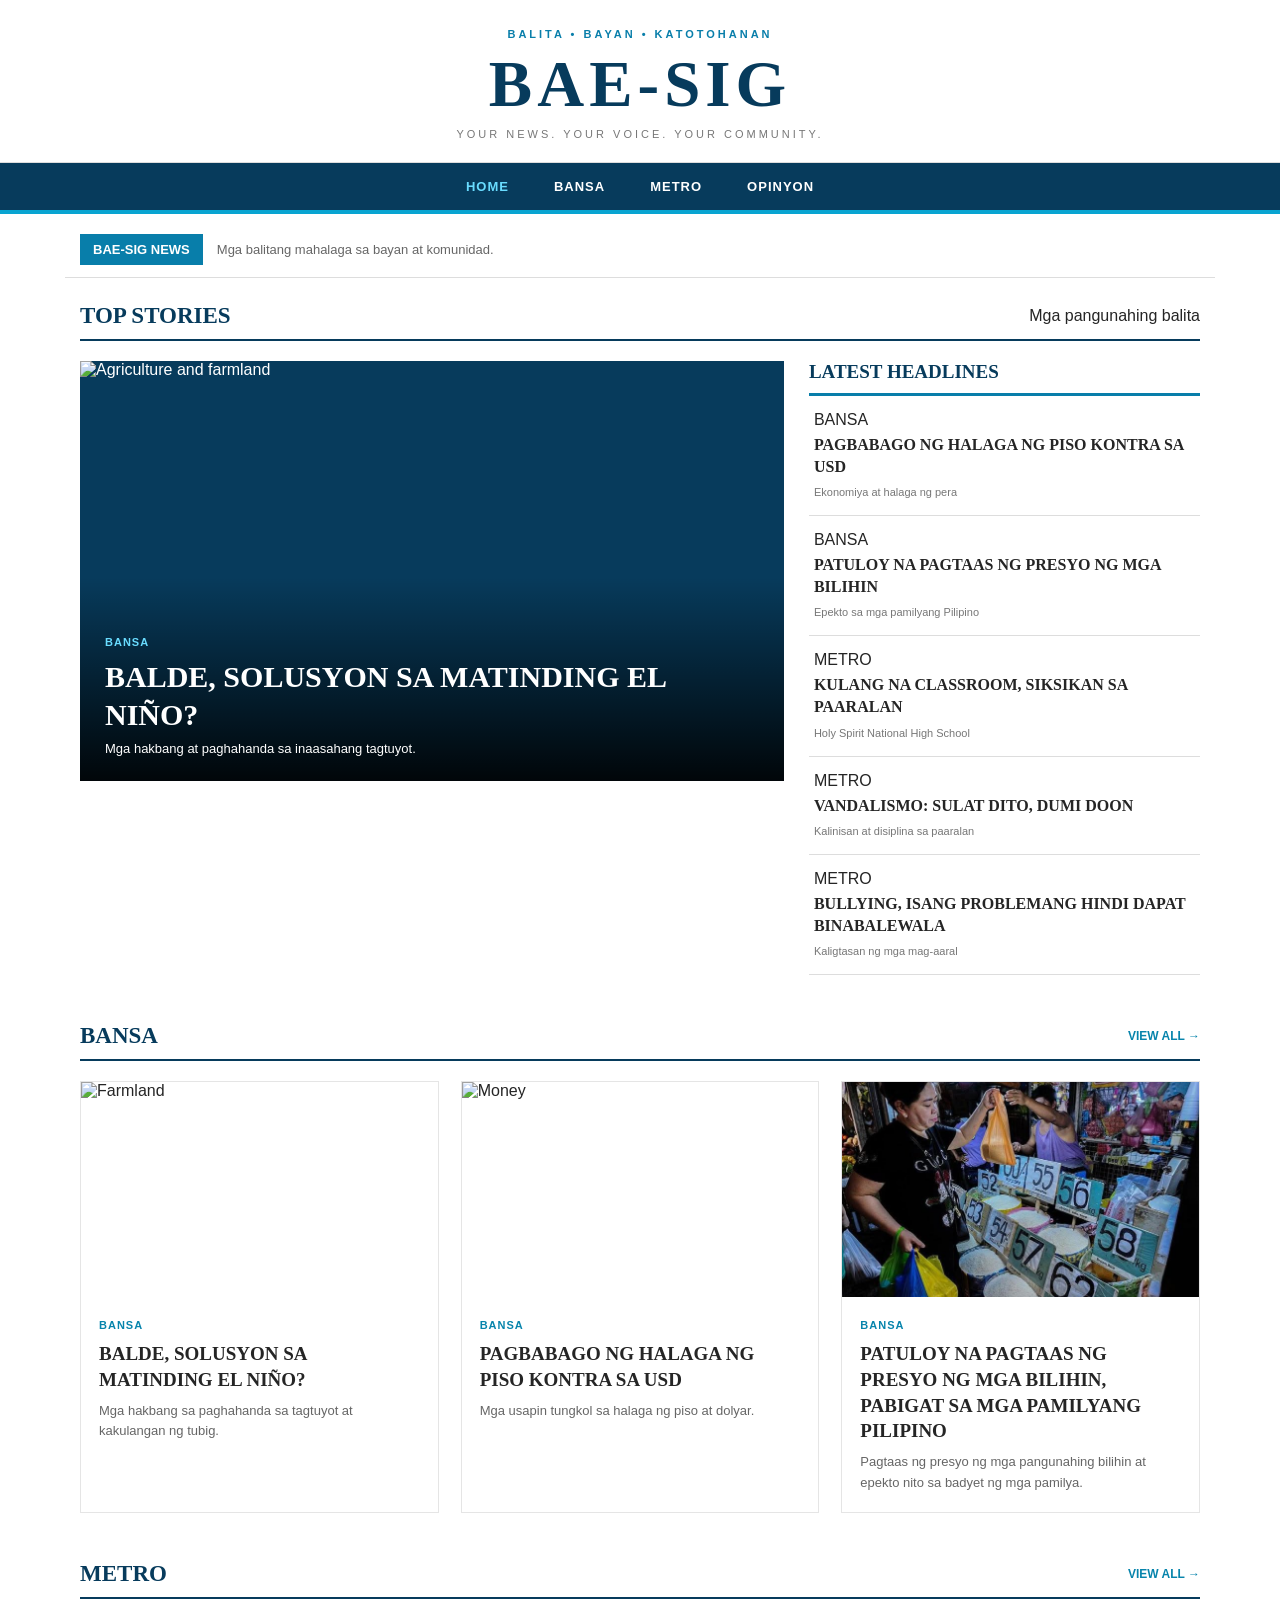
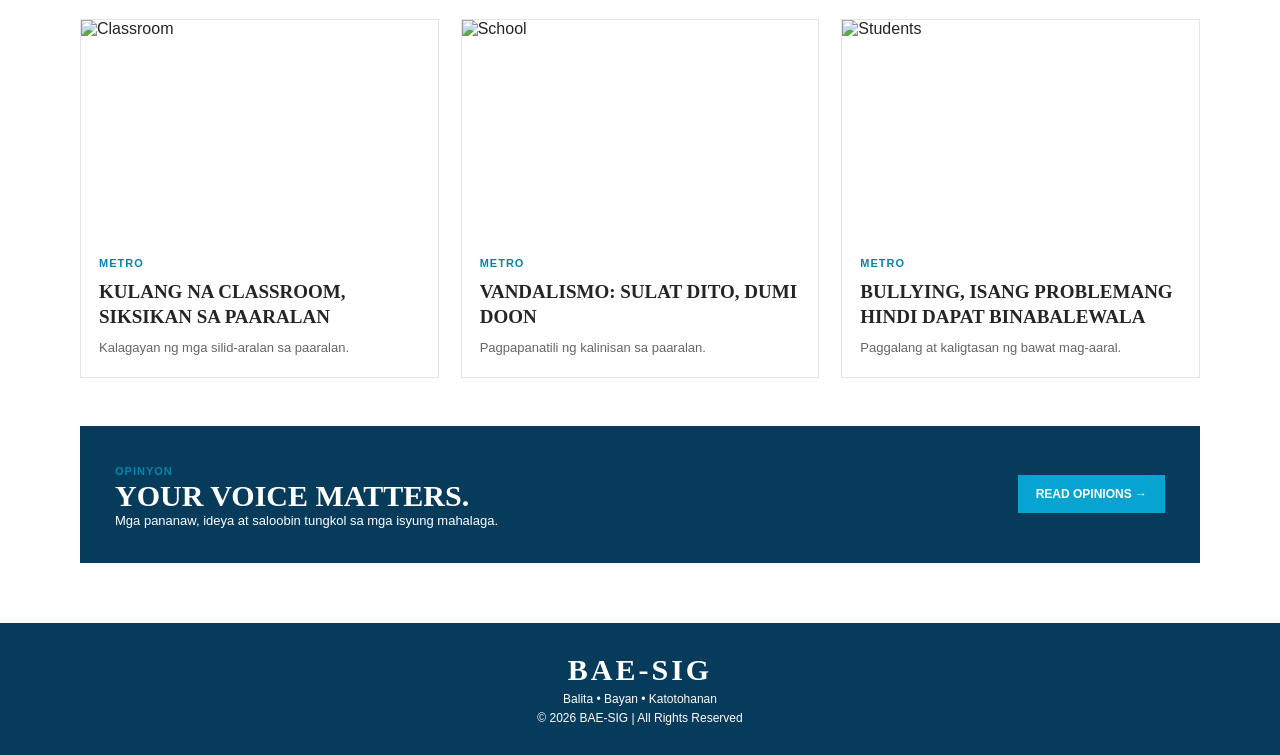
==== index.html @ 241f2eb1 "Upload BAE-SIG website files." ====
<!DOCTYPE html>
<html lang="fil">
<head>
<meta charset="UTF-8">
<meta name="viewport" content="width=device-width, initial-scale=1.0">
<title>BAE-SIG | Balita at Impormasyon</title>
<link rel="stylesheet" href="style.css">
</head>
<body>

<header class="masthead">
    <p class="eyebrow">BALITA • BAYAN • KATOTOHANAN</p>
    <h1>BAE-SIG</h1>
    <p class="mast-subtitle">YOUR NEWS. YOUR VOICE. YOUR COMMUNITY.</p>
</header>

<nav class="navbar">
    <a class="active" href="index.html">HOME</a>
    <a href="bansa.html">BANSA</a>
    <a href="metro.html">METRO</a>
    <a href="opinyon.html">OPINYON</a>
</nav>

<div class="ticker">
    <strong>BAE-SIG NEWS</strong>
    <span>Mga balitang mahalaga sa bayan at komunidad.</span>
</div>

<main class="container">

    <!-- TOP STORIES -->
    <section class="section">
        <div class="section-heading">
            <h2>TOP STORIES</h2>
            <span>Mga pangunahing balita</span>
        </div>

        <div class="top-grid">

            <a href="bansa.html#elnino" class="hero-story">
                <img src="https://images.unsplash.com/photo-1500382017468-9049fed747ef?w=1200" alt="Agriculture and farmland">
                <div class="hero-overlay">
                    <span class="category">BANSA</span>
                    <h2>BALDE, SOLUSYON SA MATINDING EL NIÑO?</h2>
                    <p>Mga hakbang at paghahanda sa inaasahang tagtuyot.</p>
                </div>
            </a>

            <div class="headline-list">
                <h3>LATEST HEADLINES</h3>

                <a href="bansa.html#piso" class="headline">
                    <span>BANSA</span>
                    <h4>PAGBABAGO NG HALAGA NG PISO KONTRA SA USD</h4>
                    <small>Ekonomiya at halaga ng pera</small>
                </a>

                <a href="bansa.html#inflation" class="headline">
                    <span>BANSA</span>
                    <h4>PATULOY NA PAGTAAS NG PRESYO NG MGA BILIHIN</h4>
                    <small>Epekto sa mga pamilyang Pilipino</small>
                </a>

                <a href="metro.html#classroom" class="headline">
                    <span>METRO</span>
                    <h4>KULANG NA CLASSROOM, SIKSIKAN SA PAARALAN</h4>
                    <small>Holy Spirit National High School</small>
                </a>

                <a href="metro.html#vandalismo" class="headline">
                    <span>METRO</span>
                    <h4>VANDALISMO: SULAT DITO, DUMI DOON</h4>
                    <small>Kalinisan at disiplina sa paaralan</small>
                </a>

                <a href="metro.html#bullying" class="headline">
                    <span>METRO</span>
                    <h4>BULLYING, ISANG PROBLEMANG HINDI DAPAT BINABALEWALA</h4>
                    <small>Kaligtasan ng mga mag-aaral</small>
                </a>
            </div>
        </div>
    </section>

    <!-- BANSA -->
    <section class="section">
        <div class="section-heading">
            <h2>BANSA</h2>
            <a href="bansa.html">VIEW ALL →</a>
        </div>

        <div class="cards three">

            <a class="card" href="bansa.html#elnino">
                <img src="https://images.unsplash.com/photo-1500382017468-9049fed747ef?w=800" alt="Farmland">
                <div class="card-body">
                    <span class="category">BANSA</span>
                    <h3>BALDE, SOLUSYON SA MATINDING EL NIÑO?</h3>
                    <p>Mga hakbang sa paghahanda sa tagtuyot at kakulangan ng tubig.</p>
                </div>
            </a>

            <a class="card" href="bansa.html#piso">
                <img src="https://images.unsplash.com/photo-1526304640581-d334cdbbf45e?w=800" alt="Money">
                <div class="card-body">
                    <span class="category">BANSA</span>
                    <h3>PAGBABAGO NG HALAGA NG PISO KONTRA SA USD</h3>
                    <p>Mga usapin tungkol sa halaga ng piso at dolyar.</p>
                </div>
            </a>

            <a class="card" href="bansa.html#inflation">
                <img src="pagbili.jpg" alt="Presyo ng bigas sa palengke">
                <div class="card-body">
                    <span class="category">BANSA</span>
                    <h3>PATULOY NA PAGTAAS NG PRESYO NG MGA BILIHIN, PABIGAT SA MGA PAMILYANG PILIPINO</h3>
                    <p>Pagtaas ng presyo ng mga pangunahing bilihin at epekto nito sa badyet ng mga pamilya.</p>
                </div>
            </a>

        </div>
    </section>

    <!-- METRO -->
    <section class="section">
        <div class="section-heading">
            <h2>METRO</h2>
            <a href="metro.html">VIEW ALL →</a>
        </div>

        <div class="cards three">

            <a class="card" href="metro.html#classroom">
                <img src="https://images.unsplash.com/photo-1580582932707-520aed937b7b?w=800" alt="Classroom">
                <div class="card-body">
                    <span class="category">METRO</span>
                    <h3>KULANG NA CLASSROOM, SIKSIKAN SA PAARALAN</h3>
                    <p>Kalagayan ng mga silid-aralan sa paaralan.</p>
                </div>
            </a>

            <a class="card" href="metro.html#vandalismo">
                <img src="https://images.unsplash.com/photo-1588072432836-e10032774350?w=800" alt="School">
                <div class="card-body">
                    <span class="category">METRO</span>
                    <h3>VANDALISMO: SULAT DITO, DUMI DOON</h3>
                    <p>Pagpapanatili ng kalinisan sa paaralan.</p>
                </div>
            </a>

            <a class="card" href="metro.html#bullying">
                <img src="https://images.unsplash.com/photo-1509062522246-3755977927d7?w=800" alt="Students">
                <div class="card-body">
                    <span class="category">METRO</span>
                    <h3>BULLYING, ISANG PROBLEMANG HINDI DAPAT BINABALEWALA</h3>
                    <p>Paggalang at kaligtasan ng bawat mag-aaral.</p>
                </div>
            </a>

        </div>
    </section>

    <!-- OPINYON -->
    <section class="section opinion-banner">
        <div>
            <span class="category">OPINYON</span>
            <h2>YOUR VOICE MATTERS.</h2>
            <p>Mga pananaw, ideya at saloobin tungkol sa mga isyung mahalaga.</p>
        </div>
        <a href="opinyon.html" class="read-button">READ OPINIONS →</a>
    </section>

</main>

<footer>
    <h2>BAE-SIG</h2>
    <p>Balita • Bayan • Katotohanan</p>
    <p>© 2026 BAE-SIG | All Rights Reserved</p>
</footer>

</body>
</html>
---- style.css ----
* {
    margin: 0;
    padding: 0;
    box-sizing: border-box;
}

body {
    font-family: Arial, Helvetica, sans-serif;
    color: #252525;
    background: #fff;
}

a {
    text-decoration: none;
    color: inherit;
}

/* MASTHEAD */
.masthead {
    text-align: center;
    padding: 28px 15px 22px;
    border-bottom: 1px solid #ddd;
}

.eyebrow {
    color: #087eaa;
    font-size: 11px;
    font-weight: bold;
    letter-spacing: 3px;
}

.masthead h1 {
    font-family: Georgia, serif;
    font-size: 65px;
    color: #073b5c;
    letter-spacing: 5px;
    line-height: 1.2;
    margin: 5px 0;
}

.mast-subtitle {
    color: #777;
    font-size: 11px;
    letter-spacing: 3px;
}

/* NAVIGATION */
.navbar {
    background: #073b5c;
    display: flex;
    justify-content: center;
    gap: 45px;
    padding: 16px;
    border-bottom: 4px solid #08a4d1;
}

.navbar a {
    color: white;
    font-size: 13px;
    font-weight: bold;
    letter-spacing: 1px;
}

.navbar a:hover,
.navbar a.active {
    color: #69dcff;
}

/* NEWS TICKER */
.ticker {
    max-width: 1150px;
    margin: 20px auto;
    padding: 0 15px 12px;
    display: flex;
    align-items: center;
    gap: 14px;
    border-bottom: 1px solid #ddd;
    font-size: 13px;
}

.ticker strong {
    background: #087eaa;
    color: white;
    padding: 8px 13px;
}

.ticker span {
    color: #666;
}

/* MAIN CONTENT */
.container {
    max-width: 1150px;
    margin: 25px auto 60px;
    padding: 0 15px;
}

.section {
    margin-bottom: 48px;
}

.section-heading {
    display: flex;
    align-items: center;
    justify-content: space-between;
    border-bottom: 2px solid #073b5c;
    padding-bottom: 10px;
    margin-bottom: 20px;
}

.section-heading h2 {
    font-family: Georgia, serif;
    font-size: 23px;
    color: #073b5c;
}

.section-heading a {
    color: #0784ac;
    font-size: 12px;
    font-weight: bold;
}

/* FEATURED NEWS */
.top-grid {
    display: grid;
    grid-template-columns: 1.8fr 1fr;
    gap: 25px;
}

.hero-story {
    display: block;
    position: relative;
    height: 420px;
    overflow: hidden;
    background: #073b5c;
    color: white;
}

.hero-story img {
    width: 100%;
    height: 100%;
    object-fit: cover;
    display: block;
    transition: transform .3s;
}

.hero-story:hover img {
    transform: scale(1.04);
}

.hero-overlay {
    position: absolute;
    bottom: 0;
    left: 0;
    width: 100%;
    padding: 55px 25px 25px;
    background: linear-gradient(transparent, rgba(0,0,0,.9));
}

.category {
    color: #0784ac;
    font-size: 11px;
    font-weight: bold;
    letter-spacing: 1px;
}

.hero-overlay .category {
    color: #69dcff;
}

.hero-overlay h2 {
    font-family: Georgia, serif;
    font-size: 30px;
    line-height: 1.25;
    margin: 8px 0;
}

.hero-overlay p {
    font-size: 13px;
}

/* HEADLINES */
.headline-list h3 {
    color: #073b5c;
    font-family: Georgia, serif;
    font-size: 19px;
    border-bottom: 3px solid #087eaa;
    padding-bottom: 10px;
}

.headline {
    display: block;
    padding: 15px 5px;
    border-bottom: 1px solid #ddd;
}

.headline h4 {
    font-family: Georgia, serif;
    font-size: 16px;
    line-height: 1.35;
    margin: 5px 0;
}

.headline small {
    color: #777;
    font-size: 11px;
}

.headline:hover h4 {
    color: #087eaa;
}

/* NEWS CARDS */
.cards {
    display: grid;
    gap: 22px;
}

.cards.two {
    grid-template-columns: repeat(2, 1fr);
}

.cards.three {
    grid-template-columns: repeat(3, 1fr);
}

.card {
    background: white;
    border: 1px solid #e5e5e5;
    display: block;
    transition: .2s;
}

.card:hover {
    transform: translateY(-4px);
    box-shadow: 0 5px 18px #00000018;
}

.card img {
    display: block;
    width: 100%;
    height: 215px;
    object-fit: cover;
}

.card-body {
    padding: 18px;
}

.card-body h3 {
    font-family: Georgia, serif;
    font-size: 19px;
    line-height: 1.35;
    margin: 8px 0;
}

.card-body p {
    color: #666;
    font-size: 13px;
    line-height: 1.6;
}

/* OPINION BANNER */
.opinion-banner {
    background: #073b5c;
    color: white;
    padding: 35px;
    display: flex;
    justify-content: space-between;
    align-items: center;
    gap: 20px;
}

.opinion-banner h2 {
    font-family: Georgia, serif;
    font-size: 30px;
}

.opinion-banner p {
    font-size: 13px;
}

.read-button {
    background: #08a4d1;
    color: white;
    padding: 12px 18px;
    font-size: 12px;
    font-weight: bold;
    white-space: nowrap;
}

/* CATEGORY PAGES */
.page-title {
    font-family: Georgia, serif;
    font-size: 34px;
    color: #073b5c;
}

.page-description {
    color: #777;
    font-size: 14px;
    margin-bottom: 25px;
}

/* ARTICLES */
.article {
    padding: 25px 0 40px;
    border-bottom: 1px solid #ddd;
    scroll-margin-top: 20px;
}

.article h2 {
    font-family: Georgia, serif;
    font-size: 28px;
    line-height: 1.3;
    margin: 8px 0;
}

.article-meta {
    font-size: 12px;
    color: #777;
    margin-bottom: 18px;
}

.article-image {
    width: 100%;
    max-height: 420px;
    object-fit: cover;
    margin-bottom: 18px;
}

.article p {
    font-size: 16px;
    line-height: 1.85;
    margin-bottom: 15px;
}

.source-box {
    background: #f1f6f8;
    border-left: 4px solid #0784ac;
    padding: 18px;
    margin-top: 25px;
    font-size: 13px;
}

.source-box h3 {
    color: #073b5c;
    margin-bottom: 8px;
}

.source-box p {
    font-size: 13px;
    margin-bottom: 6px;
}

.source-box a {
    color: #087eaa;
}

/* FOOTER */
footer {
    background: #073b5c;
    color: white;
    text-align: center;
    padding: 30px 15px;
}

footer h2 {
    font-family: Georgia, serif;
    font-size: 30px;
    letter-spacing: 3px;
}

footer p {
    font-size: 12px;
    margin-top: 5px;
}

/* MOBILE */
@media (max-width: 750px) {
    .masthead h1 {
        font-size: 45px;
    }

    .navbar {
        gap: 18px;
    }

    .navbar a {
        font-size: 11px;
    }

    .top-grid {
        grid-template-columns: 1fr;
    }

    .hero-story {
        height: 340px;
    }

    .hero-overlay h2 {
        font-size: 23px;
    }

    .cards.two,
    .cards.three {
        grid-template-columns: 1fr;
    }

    .opinion-banner {
        flex-direction: column;
        align-items: flex-start;
    }
}
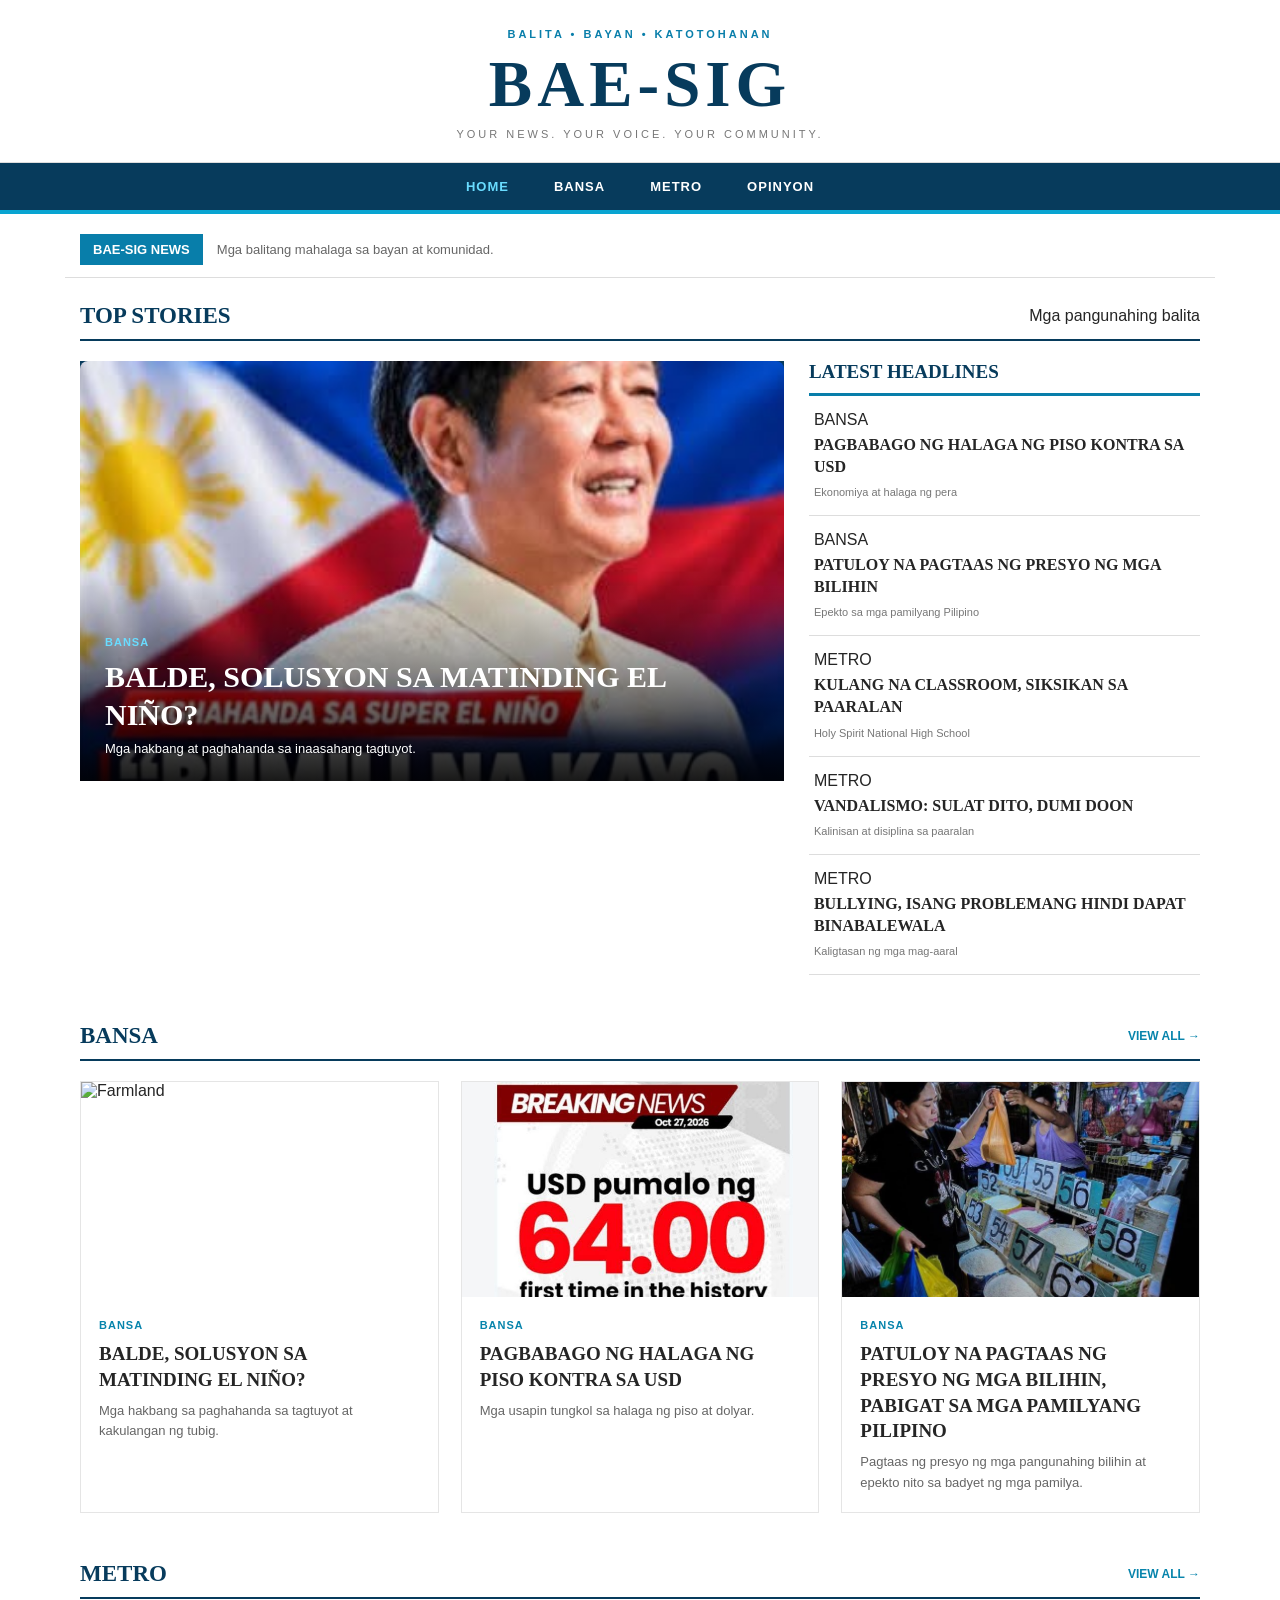
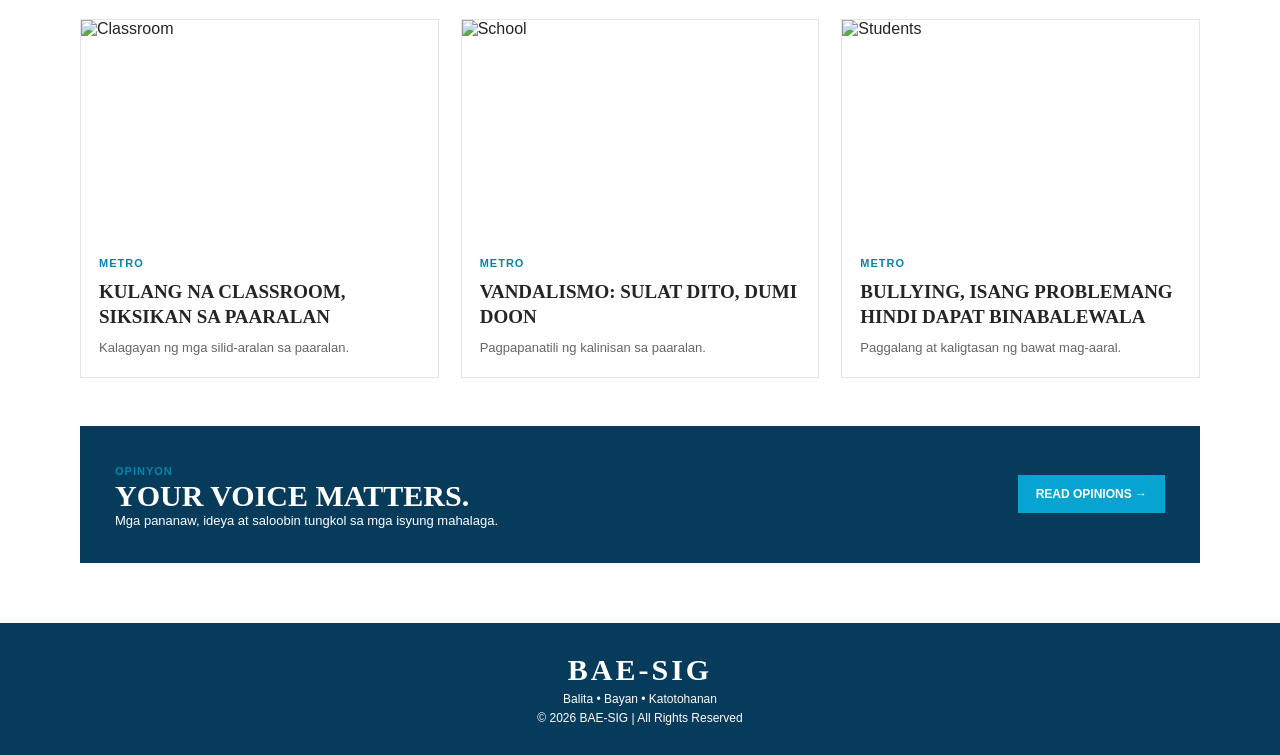
==== commit 5016cb0a: "Update index.html" ====
--- a/index.html
+++ b/index.html
@@ -15,7 +15,7 @@
 </header>
 
 <nav class="navbar">
-    <a class="active" href="index.html">HOME</a>
+    <a class="active" href="home.html">HOME</a>
     <a href="bansa.html">BANSA</a>
     <a href="metro.html">METRO</a>
     <a href="opinyon.html">OPINYON</a>
@@ -38,7 +38,9 @@
         <div class="top-grid">
 
             <a href="bansa.html#elnino" class="hero-story">
-                <img src="https://images.unsplash.com/photo-1500382017468-9049fed747ef?w=1200" alt="Agriculture and farmland">
+            <img src="bansa2.jpg"
+     alt="El Niño"
+     style="width:100%; height:1000px; object-fit:cover; object-position:center 20%; border-radius:8px;">
                 <div class="hero-overlay">
                     <span class="category">BANSA</span>
                     <h2>BALDE, SOLUSYON SA MATINDING EL NIÑO?</h2>
@@ -92,7 +94,7 @@
         <div class="cards three">
 
             <a class="card" href="bansa.html#elnino">
-                <img src="https://images.unsplash.com/photo-1500382017468-9049fed747ef?w=800" alt="Farmland">
+                <img src="Elnino.jpeg.jpg" alt="Farmland">
                 <div class="card-body">
                     <span class="category">BANSA</span>
                     <h3>BALDE, SOLUSYON SA MATINDING EL NIÑO?</h3>
@@ -101,7 +103,7 @@
             </a>
 
             <a class="card" href="bansa.html#piso">
-                <img src="https://images.unsplash.com/photo-1526304640581-d334cdbbf45e?w=800" alt="Money">
+                <img src="bansa.jpg" alt="Money">
                 <div class="card-body">
                     <span class="category">BANSA</span>
                     <h3>PAGBABAGO NG HALAGA NG PISO KONTRA SA USD</h3>
@@ -179,4 +181,4 @@
 </footer>
 
 </body>
-</html>+</html>
